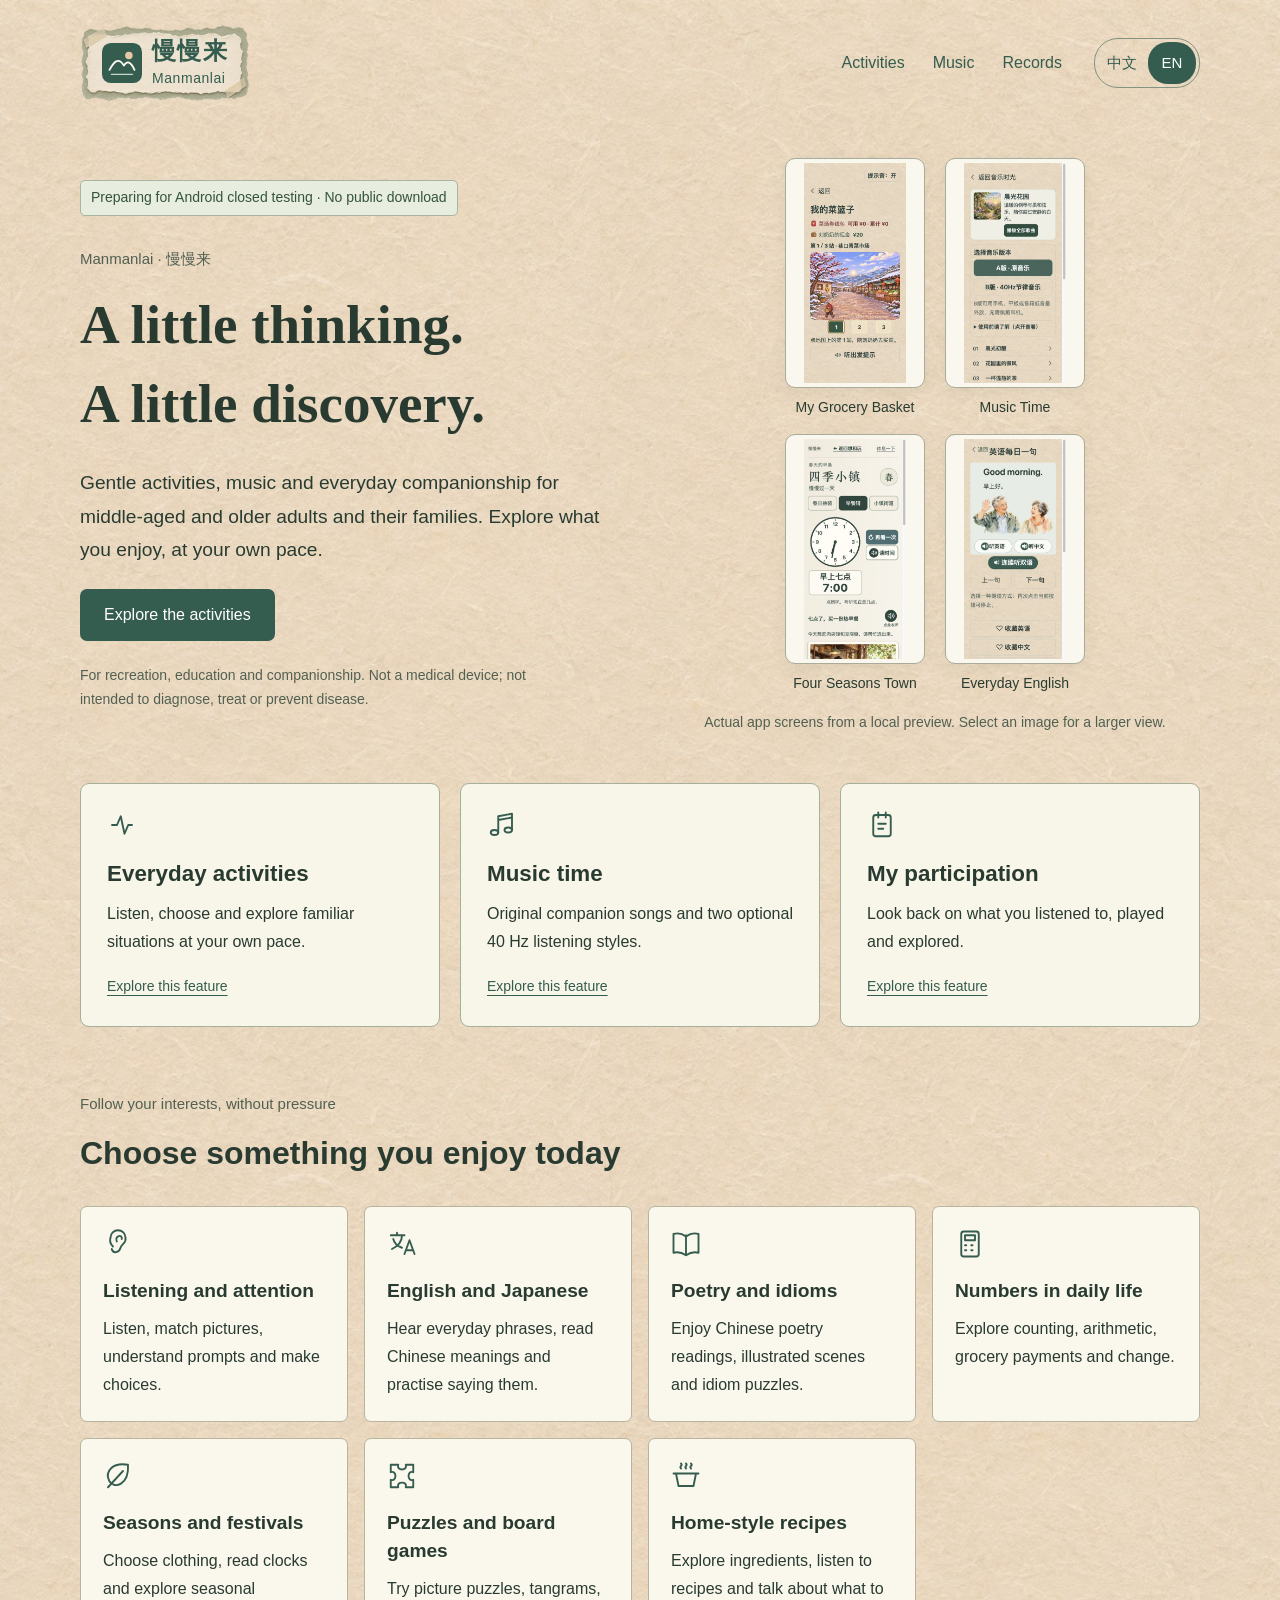
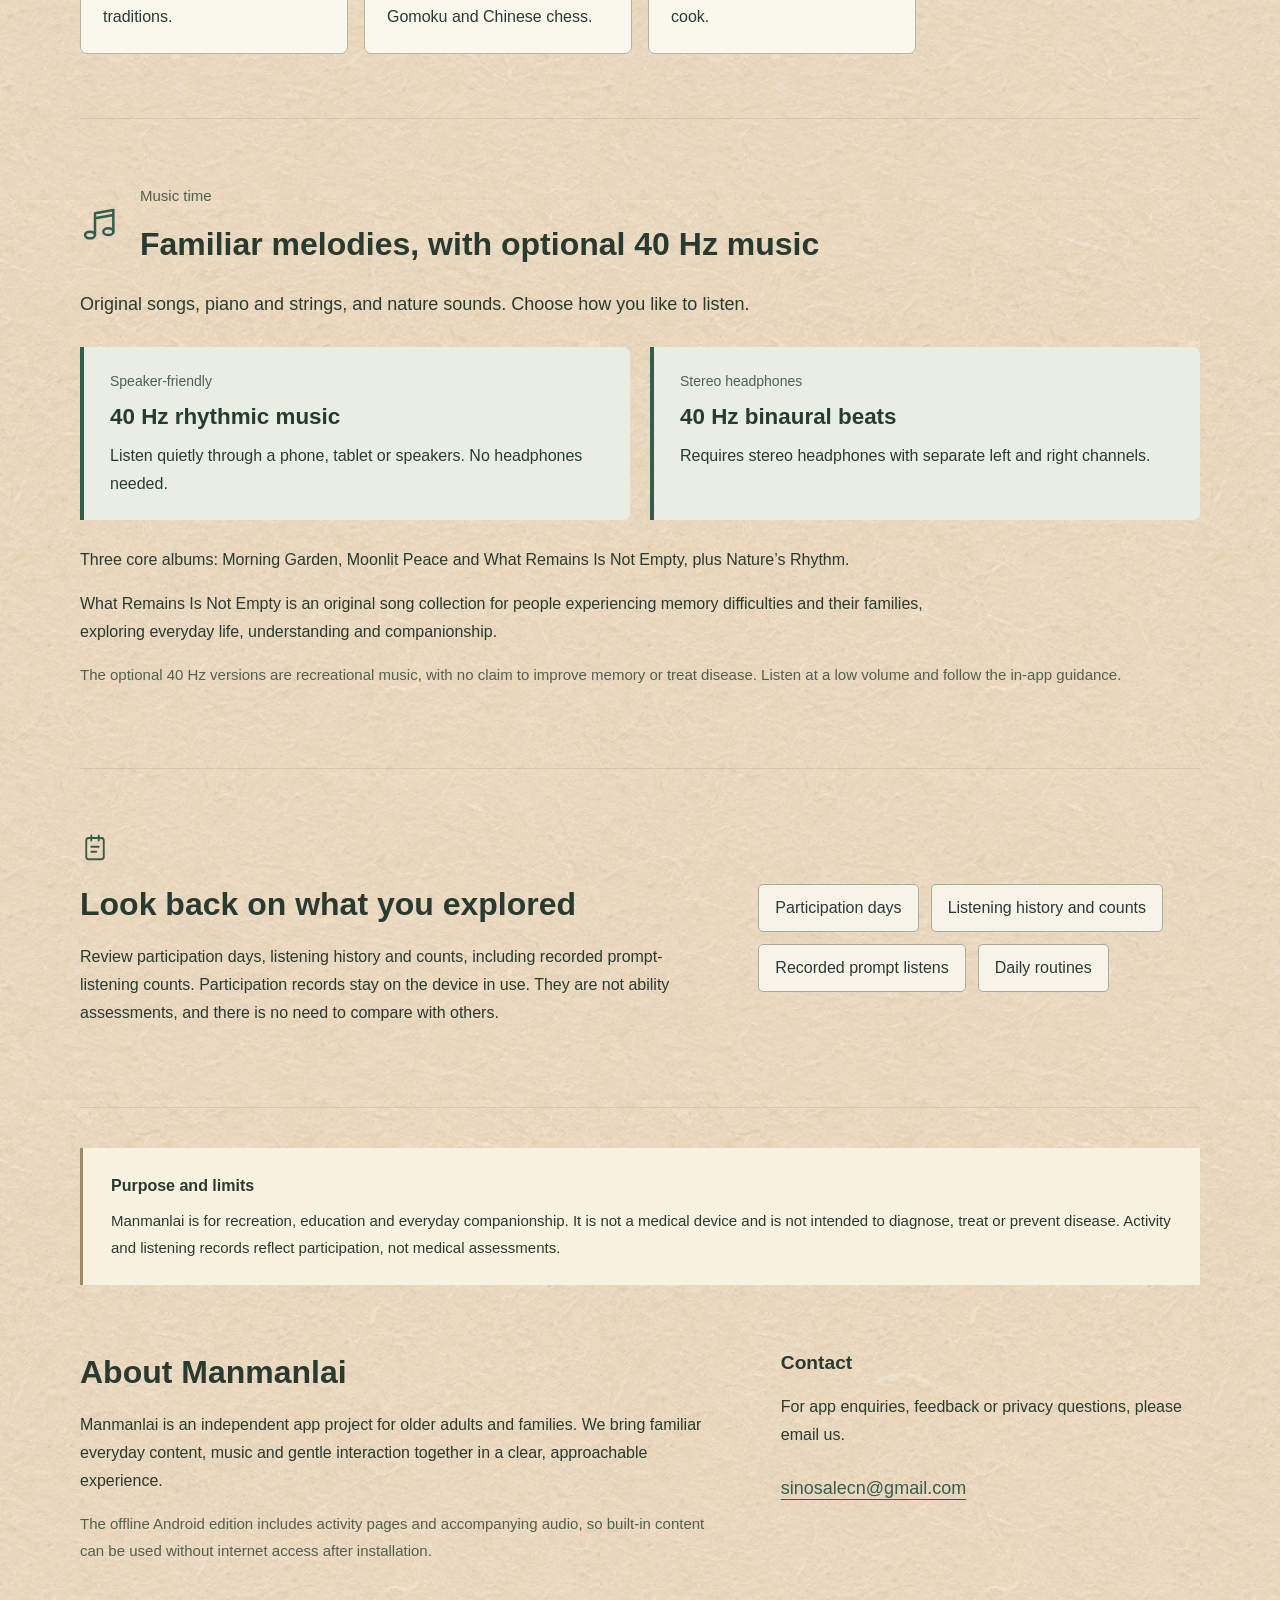
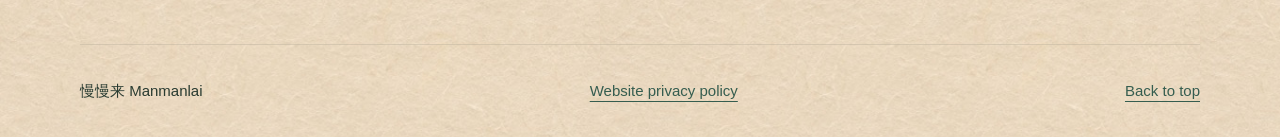
==== english.html @ c218ec5a "Simplify website layout and add language switching" ====
<!doctype html>
<html lang="en">
<head>
  <meta charset="utf-8">
  <meta name="viewport" content="width=device-width, initial-scale=1">
  <title>Manmanlai · A little thinking, a little discovery</title>
  <meta name="description" content="Gentle activities, original songs, optional 40 Hz music, English and Japanese learning, and everyday companionship for older adults and families. Preparing for Android closed testing.">
  <meta name="theme-color" content="#355d4f">
  <link rel="canonical" href="https://sinosale.github.io/manmanlai/english.html">
  <link rel="alternate" hreflang="zh-CN" href="https://sinosale.github.io/manmanlai/">
  <link rel="alternate" hreflang="en" href="https://sinosale.github.io/manmanlai/english.html">
  <link rel="alternate" hreflang="x-default" href="https://sinosale.github.io/manmanlai/">
  <link rel="icon" href="logo.svg" type="image/svg+xml">
  <link rel="stylesheet" href="home.css">
</head>
<body>
  <a class="skip" href="#main">Skip to content</a>
  <header class="site-header wrap">
    <a class="brand" href="english.html" aria-label="Manmanlai home"><img src="logo.svg" width="40" height="40" alt=""><span>慢慢来<small lang="en">Manmanlai</small></span></a>
    <nav class="main-nav" aria-label="Page navigation"><a href="#activity">Activities</a><a href="#music">Music</a><a href="#records">Records</a></nav>
    <nav class="languages" aria-label="Language"><a href="./" lang="zh-CN">中文</a><a href="english.html" lang="en" aria-current="page">EN</a></nav>
  </header>
  <main id="main" class="wrap" tabindex="-1">
    <section class="hero" aria-labelledby="hero-title">
      <div class="hero-copy">
        <p class="status">Preparing for Android closed testing · No public download</p>
        <p class="eyebrow">Manmanlai · 慢慢来</p>
        <h1 id="hero-title">A little thinking.<br>A little discovery.</h1>
        <p class="intro">Gentle activities, music and everyday companionship for middle-aged and older adults and their families. Explore what you enjoy, at your own pace.</p>
        <a class="button" href="#activity">Explore the activities</a>
        <p class="scope-note">For recreation, education and companionship. Not a medical device; not intended to diagnose, treat or prevent disease.</p>
      </div>
      <div class="app-preview"><div class="screenshot-grid"><figure><a href="assets/app-market.jpg" aria-label="View full screenshot: My Grocery Basket"><img src="assets/app-market.jpg" width="390" height="844" alt="Actual Chinese app interface: a winter market and three-stop shopping route" fetchpriority=high></a><figcaption>My Grocery Basket</figcaption></figure><figure><a href="assets/app-music.jpg" aria-label="View full screenshot: Music Time"><img src="assets/app-music.jpg" width="390" height="844" alt="Actual Chinese app interface: Morning Garden and original or 40 Hz rhythmic music options" loading=lazy></a><figcaption>Music Time</figcaption></figure><figure><a href="assets/app-seasons.jpg" aria-label="View full screenshot: Four Seasons Town"><img src="assets/app-seasons.jpg" width="390" height="844" alt="Actual Chinese app interface: spring breakfast scene and clock reading" loading=lazy></a><figcaption>Four Seasons Town</figcaption></figure><figure><a href="assets/app-language.jpg" aria-label="View full screenshot: Everyday English"><img src="assets/app-language.jpg" width="390" height="844" alt="Actual app interface: Good morning, Chinese translation and bilingual audio controls" loading=lazy></a><figcaption>Everyday English</figcaption></figure></div><p class="caption">Actual app screens from a local preview. Select an image for a larger view.</p></div>
    </section>
    <div class="core-grid" aria-label="Three core features"><a class="core-card" href="#activity"><svg class="icon" viewBox="0 0 24 24" fill="none" stroke="currentColor" stroke-width="1.5" stroke-linecap="round" stroke-linejoin="round" aria-hidden="true"><path d="M4 12h4l3-7 3 14 3-7h3"/></svg><h2>Everyday activities</h2><p>Listen, choose and explore familiar situations at your own pace.</p><span class="card-link">Explore this feature</span></a><a class="core-card" href="#music"><svg class="icon" viewBox="0 0 24 24" fill="none" stroke="currentColor" stroke-width="1.5" stroke-linecap="round" stroke-linejoin="round" aria-hidden="true"><path d="M9 18V5l11-2v13M9 8l11-2"/><ellipse cx="6" cy="18" rx="3" ry="2"/><ellipse cx="17" cy="16" rx="3" ry="2"/></svg><h2>Music time</h2><p>Original companion songs and two optional 40 Hz listening styles.</p><span class="card-link">Explore this feature</span></a><a class="core-card" href="#records"><svg class="icon" viewBox="0 0 24 24" fill="none" stroke="currentColor" stroke-width="1.5" stroke-linecap="round" stroke-linejoin="round" aria-hidden="true"><rect x="5" y="4" width="14" height="17" rx="2"/><path d="M9 2v4m6-4v4M9 11h6m-6 4h4"/></svg><h2>My participation</h2><p>Look back on what you listened to, played and explored.</p><span class="card-link">Explore this feature</span></a></div>
    <section id="activity" class="section" aria-labelledby="activity-title">
      <p class="eyebrow">Follow your interests, without pressure</p><h2 id="activity-title">Choose something you enjoy today</h2>
      <div class="activity-grid"><article class="activity-card"><svg class="icon" viewBox="0 0 24 24" fill="none" stroke="currentColor" stroke-width="1.5" stroke-linecap="round" stroke-linejoin="round" aria-hidden="true"><path d="M8 14c-2-2-3-4-2-7a6 6 0 0 1 12 0c1 4-3 5-4 8-1 4-6 5-7 1m4-6c-2-5 5-6 4-2"/></svg><h3>Listening and attention</h3><p>Listen, match pictures, understand prompts and make choices.</p></article><article class="activity-card"><svg class="icon" viewBox="0 0 24 24" fill="none" stroke="currentColor" stroke-width="1.5" stroke-linecap="round" stroke-linejoin="round" aria-hidden="true"><path d="M3 5h11M8 3v2m-3 3c1 4 4 6 7 7M12 5c0 5-4 9-8 11m10 4 4-11 4 11m-7-3h6"/></svg><h3>English and Japanese</h3><p>Hear everyday phrases, read Chinese meanings and practise saying them.</p></article><article class="activity-card"><svg class="icon" viewBox="0 0 24 24" fill="none" stroke="currentColor" stroke-width="1.5" stroke-linecap="round" stroke-linejoin="round" aria-hidden="true"><path d="M12 5v16M12 6C8 3 5 3 2 4v15c4-1 7 0 10 2 3-2 6-3 10-2V4c-3-1-6-1-10 2Z"/></svg><h3>Poetry and idioms</h3><p>Enjoy Chinese poetry readings, illustrated scenes and idiom puzzles.</p></article><article class="activity-card"><svg class="icon" viewBox="0 0 24 24" fill="none" stroke="currentColor" stroke-width="1.5" stroke-linecap="round" stroke-linejoin="round" aria-hidden="true"><rect x="5" y="2" width="14" height="20" rx="2"/><path d="M8 5h8v4H8zM8 13h1m4 0h1m-6 4h1m4 0h1"/></svg><h3>Numbers in daily life</h3><p>Explore counting, arithmetic, grocery payments and change.</p></article><article class="activity-card"><svg class="icon" viewBox="0 0 24 24" fill="none" stroke="currentColor" stroke-width="1.5" stroke-linecap="round" stroke-linejoin="round" aria-hidden="true"><path d="M20 3C8 1 1 8 5 16c4 7 16 3 15-13ZM4 21 16 8"/></svg><h3>Seasons and festivals</h3><p>Choose clothing, read clocks and explore seasonal traditions.</p></article><article class="activity-card"><svg class="icon" viewBox="0 0 24 24" fill="none" stroke="currentColor" stroke-width="1.5" stroke-linecap="round" stroke-linejoin="round" aria-hidden="true"><path d="M3 3h6c-2 5 8 5 6 0h6v6c-5-2-5 8 0 6v6h-6c2-5-8-5-6 0H3v-6c5 2 5-8 0-6Z"/></svg><h3>Puzzles and board games</h3><p>Try picture puzzles, tangrams, Gomoku and Chinese chess.</p></article><article class="activity-card"><svg class="icon" viewBox="0 0 24 24" fill="none" stroke="currentColor" stroke-width="1.5" stroke-linecap="round" stroke-linejoin="round" aria-hidden="true"><path d="M4 10h16l-2 10H6L4 10Zm-2 0h20M8 6c-2-2 2-2 0-4m4 4c-2-2 2-2 0-4m4 4c-2-2 2-2 0-4"/></svg><h3>Home-style recipes</h3><p>Explore ingredients, listen to recipes and talk about what to cook.</p></article></div>
    </section>
    <section id="music" class="section music" aria-labelledby="music-title">
      <div class="section-heading"><svg class="icon" viewBox="0 0 24 24" fill="none" stroke="currentColor" stroke-width="1.5" stroke-linecap="round" stroke-linejoin="round" aria-hidden="true"><path d="M9 18V5l11-2v13M9 8l11-2"/><ellipse cx="6" cy="18" rx="3" ry="2"/><ellipse cx="17" cy="16" rx="3" ry="2"/></svg><div><p class="eyebrow">Music time</p><h2 id="music-title">Familiar melodies, with optional 40 Hz music</h2></div></div>
      <p class="music-intro">Original songs, piano and strings, and nature sounds. Choose how you like to listen.</p>
      <div class="music-options"><div class="music-option"><span class="option-kind">Speaker-friendly</span><h3>40 Hz rhythmic music</h3><p>Listen quietly through a phone, tablet or speakers. No headphones needed.</p></div><div class="music-option"><span class="option-kind">Stereo headphones</span><h3>40 Hz binaural beats</h3><p>Requires stereo headphones with separate left and right channels.</p></div></div>
      <p class="album-note">Three core albums: Morning Garden, Moonlit Peace and What Remains Is Not Empty, plus Nature’s Rhythm.</p>
      <p class="album-note">What Remains Is Not Empty is an original song collection for people experiencing memory difficulties and their families, exploring everyday life, understanding and companionship.</p>
      <p class="small-note">The optional 40 Hz versions are recreational music, with no claim to improve memory or treat disease. Listen at a low volume and follow the in-app guidance.</p>
    </section>
    <section id="records" class="section records" aria-labelledby="records-title">
      <div><svg class="icon" viewBox="0 0 24 24" fill="none" stroke="currentColor" stroke-width="1.5" stroke-linecap="round" stroke-linejoin="round" aria-hidden="true"><rect x="5" y="4" width="14" height="17" rx="2"/><path d="M9 2v4m6-4v4M9 11h6m-6 4h4"/></svg><h2 id="records-title">Look back on what you explored</h2><p>Review participation days, listening history and counts, including recorded prompt-listening counts. Participation records stay on the device in use. They are not ability assessments, and there is no need to compare with others.</p></div>
      <div class="record-tags"><span>Participation days</span><span>Listening history and counts</span><span>Recorded prompt listens</span><span>Daily routines</span></div>
    </section>
    <aside class="disclaimer" aria-label="Purpose and limits"><strong>Purpose and limits</strong><p>Manmanlai is for recreation, education and everyday companionship. It is not a medical device and is not intended to diagnose, treat or prevent disease. Activity and listening records reflect participation, not medical assessments.</p></aside>
    <section id="about" class="section about" aria-labelledby="about-title">
      <div><h2 id="about-title">About Manmanlai</h2><p>Manmanlai is an independent app project for older adults and families. We bring familiar everyday content, music and gentle interaction together in a clear, approachable experience.</p><p class="small-note">The offline Android edition includes activity pages and accompanying audio, so built-in content can be used without internet access after installation.</p></div>
      <div class="contact"><h3>Contact</h3><p>For app enquiries, feedback or privacy questions, please email us.</p><a href="mailto:sinosalecn@gmail.com">sinosalecn@gmail.com</a></div>
    </section>
  </main>
  <footer class="wrap"><span>慢慢来 Manmanlai</span><a href="privacy.html">Website privacy policy</a><a href="#main">Back to top</a></footer>
</body>
</html>
---- home.css ----
:root {
  color-scheme: light;
  --green: #355d4f;
  --ink: #293b31;
  --muted: #526052;
  --line: #b6ad9866;
  --surface: #faf7ee;
  font: 100%/1.75 -apple-system, BlinkMacSystemFont, "PingFang SC", "Microsoft YaHei", sans-serif;
  color: var(--ink);
  background: #e9ddc8 url('assets/home-bg-paper-light.jpg') repeat;
  background-size: 600px 900px;
}
* { box-sizing: border-box; }
body { margin: 0; }
img { display: block; max-width: 100%; height: auto; }
a { color: var(--green); text-underline-offset: 5px; }
a:hover { text-decoration-thickness: 2px; }
a:focus-visible { outline: 3px solid var(--green); outline-offset: 5px; }
main:focus { outline: none; }
p { margin: 0 0 16px; }
h1, h2, h3 { line-height: 1.45; margin: 0 0 16px; }
h1 { font-family: 'Kaiti SC', STKaiti, KaiTi, 'Songti SC', serif; font-size: clamp(2.5rem, 4.3vw, 3.75rem); font-weight: 600; }
h2 { font-size: clamp(1.6rem, 2.7vw, 2rem); font-weight: 600; }
h3 { font-size: 1.2rem; font-weight: 600; }
.wrap { width: min(1120px, calc(100% - 64px)); margin-inline: auto; }
.site-header { display: flex; align-items: center; gap: 32px; padding-block: 24px; }
.brand { display: flex; align-items: center; gap: 10px; padding: 12px 22px; text-decoration: none; background: url('assets/title-layered-paper.png') center/100% 100% no-repeat; }
.brand img { flex: none; }
.brand span { font: 600 1.5rem/1.3 'Kaiti SC', STKaiti, KaiTi, serif; letter-spacing: .06em; }
.brand small { display: block; font: 400 .875rem/1.6 -apple-system, BlinkMacSystemFont, sans-serif; letter-spacing: .04em; }
.main-nav { display: flex; gap: 28px; margin-left: auto; }
.main-nav a { display: flex; align-items: center; min-height: 48px; text-decoration: none; }
.languages { display: flex; border: 1px solid #829481; padding: 3px; border-radius: 24px; gap: 2px; }
.languages a { display: flex; align-items: center; justify-content: center; min-width: 48px; min-height: 42px; padding: 4px 9px; border-radius: 20px; text-decoration: none; font-size: .9375rem; }
.languages [aria-current] { color: #fff; background: var(--green); }
.hero { display: grid; grid-template-columns: 1fr 1fr; gap: 60px; align-items: center; padding: 32px 0 48px; }
.status { display: inline-block; font-size: .875rem; line-height: 1.7; color: #35533e; background: #e7eddf; border: 1px solid #a9b5a0; border-radius: 5px; padding: 5px 10px; margin-bottom: 30px; }
.eyebrow { font-size: .9375rem; color: var(--muted); margin-bottom: 12px; }
.intro { font-size: 1.2rem; max-width: 30em; margin: 22px 0; }
.button { display: inline-flex; align-items: center; justify-content: center; min-height: 52px; color: #fff; background: var(--green); padding: 10px 24px; border-radius: 7px; text-decoration: none; }
.scope-note { color: var(--muted); font-size: .875rem; line-height: 1.75; margin: 22px 0 0; max-width: 34em; }
.screenshot-grid { display: grid; grid-template-columns: repeat(4, minmax(0, 1fr)); gap: 12px; align-items: start; }
figure { margin: 0; min-width: 0; }
figure a { display: block; border: 1px solid #a8ac98; border-radius: 10px; padding: 4px; background: #faf7ee; box-shadow: 0 4px 15px #46513b12; }
figure img { width: 100%; border-radius: 6px; aspect-ratio: 390/844; object-fit: contain; }
figcaption { text-align: center; font-size: .875rem; margin-top: 8px; line-height: 1.6; overflow-wrap: anywhere; }
.caption { font-size: .875rem; text-align: center; color: var(--muted); margin: 16px 0 0; }
.core-grid { display: grid; grid-template-columns: repeat(3, 1fr); gap: 20px; }
.core-card { display: block; padding: 26px; border: 1px solid #a5af99; border-radius: 9px; background: #f8f5e9; color: var(--ink); text-decoration: none; }
.core-card:hover { border-color: var(--green); }
.icon { display: block; width: 30px; height: 30px; color: var(--green); margin-bottom: 18px; flex: none; }
.core-card h2 { font-size: 1.4rem; margin-bottom: 10px; }
.core-card p { margin-bottom: 16px; }
.card-link { font-size: .875rem; text-decoration: underline; text-underline-offset: 4px; color: var(--green); }
.section { padding-block: 64px; border-bottom: 1px solid var(--line); scroll-margin-top: 24px; }
.activity-grid { display: grid; grid-template-columns: repeat(4, 1fr); gap: 16px; margin-top: 30px; }
.activity-card { padding: 22px; border: 1px solid #b7b4a0; border-radius: 7px; background: #faf7ed; }
.activity-card h3 { margin-bottom: 10px; }
.activity-card p { font-size: 1rem; margin: 0; }
.section-heading { display: flex; align-items: center; gap: 20px; }
.section-heading .icon { width: 40px; height: 40px; margin: 0; }
.section-heading h2 { margin-bottom: 0; }
.music-intro { font-size: 1.125rem; margin-top: 22px; }
.music-options { display: grid; grid-template-columns: 1fr 1fr; gap: 20px; margin: 26px 0; }
.music-option { padding: 22px 26px; border-left: 4px solid var(--green); background: #e9eee3; border-radius: 0 7px 7px 0; }
.option-kind { display: block; font-size: .875rem; color: var(--muted); margin-bottom: 8px; }
.music-option h3 { font-size: 1.4rem; margin-bottom: 8px; }
.music-option p { margin: 0; }
.album-note { max-width: 850px; }
.small-note { font-size: .9375rem; color: var(--muted); }
.records { display: grid; grid-template-columns: 1.4fr 1fr; gap: 60px; align-items: center; }
.record-tags { display: flex; flex-wrap: wrap; gap: 12px; }
.record-tags span { padding: 9px 16px; border: 1px solid #a5af99; border-radius: 5px; background: #f7f3e8; }
.disclaimer { padding: 24px 28px; margin-top: 40px; background: #f7f1df; border-left: 3px solid #9c8b65; }
.disclaimer p { font-size: .9375rem; margin: 8px 0 0; }
.about { display: grid; grid-template-columns: 1.5fr 1fr; gap: 72px; }
.contact a { display: inline-flex; align-items: center; min-height: 48px; overflow-wrap: anywhere; font-size: 1.125rem; }
footer { display: flex; align-items: center; justify-content: space-between; flex-wrap: wrap; gap: 16px; padding-block: 24px; font-size: .9375rem; }
footer a { display: inline-flex; align-items: center; min-height: 44px; }
.skip { position: absolute; top: -100px; left: 16px; padding: 12px; background: var(--surface); z-index: 10; }
.skip:focus { top: 12px; }
@media (min-width: 901px) { .screenshot-grid { grid-template-columns: repeat(2, minmax(0, 1fr)); max-width: 300px; margin-inline: auto; gap: 16px 20px; } .screenshot-grid img { max-height: 220px; } }
@media (max-width: 900px) {
  .hero { grid-template-columns: 1fr; gap: 32px; }
  .main-nav { gap: 18px; }
  .screenshot-grid { gap: 16px; }
  .activity-grid { grid-template-columns: repeat(2, 1fr); }
  .records, .about { gap: 32px; }
}
@media (max-width: 600px) {
  .wrap { width: calc(100% - 36px); }
  .site-header { gap: 12px; padding-block: 16px; flex-wrap: wrap; }
  .brand { padding: 10px 14px; margin-right: auto; }
  .brand img { width: 30px; height: 30px; }
  .brand span { font-size: 1.3rem; }
  .main-nav { order: 3; width: 100%; justify-content: space-between; margin: 0; gap: 12px; border-bottom: 1px solid var(--line); }
  .main-nav a { min-height: 44px; }
  .hero { padding-top: 16px; gap: 24px; }
  h1 { font-size: 2.5rem; }
  .status { margin-bottom: 20px; }
  .intro { font-size: 1.125rem; }
  .screenshot-grid { display: flex; overflow-x: auto; gap: 16px; padding: 6px 3px 12px; scroll-snap-type: x proximity; }
  figure { flex: 0 0 44%; scroll-snap-align: start; }
  .caption { text-align: left; margin-top: 6px; }
  .core-grid { grid-template-columns: 1fr; gap: 14px; }
  .core-card { padding: 20px; display: grid; grid-template-columns: 34px 1fr; gap: 0 16px; }
  .core-card .icon { grid-row: 1/4; }
  .core-card h2 { margin-bottom: 6px; }
  .core-card p { margin-bottom: 10px; }
  .section { padding-block: 40px; }
  .activity-grid { gap: 12px; margin-top: 24px; }
  .activity-card { padding: 18px 14px; }
  .activity-card h3 { font-size: 1.1rem; }
  .activity-card p { font-size: .9375rem; }
  .music-options, .records, .about { grid-template-columns: 1fr; gap: 16px; }
  .music-option { padding: 20px; }
  .section-heading { gap: 14px; }
  .section-heading h2 { font-size: 1.65rem; }
  .disclaimer { margin-top: 28px; padding: 20px; }
  .about { gap: 28px; }
}
@media (prefers-reduced-motion: reduce) { .screenshot-grid { scroll-snap-type: none; } }
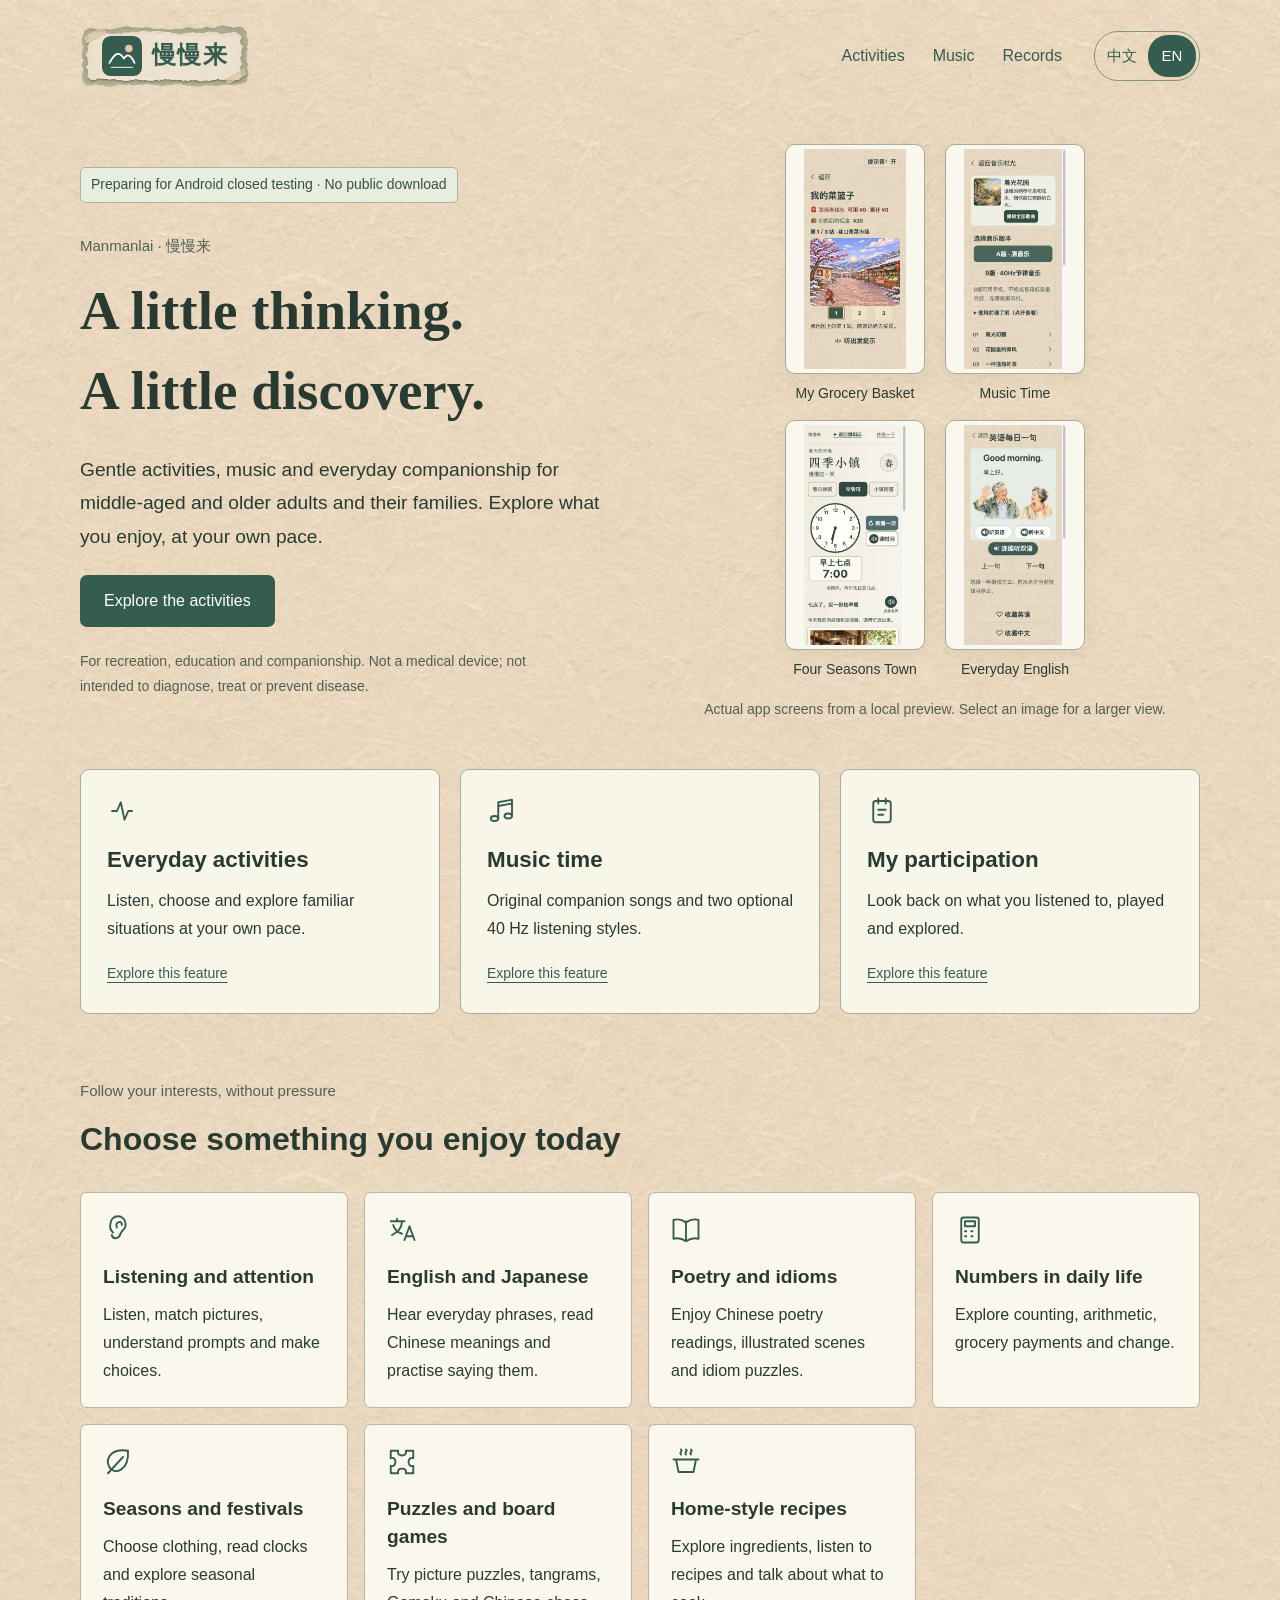
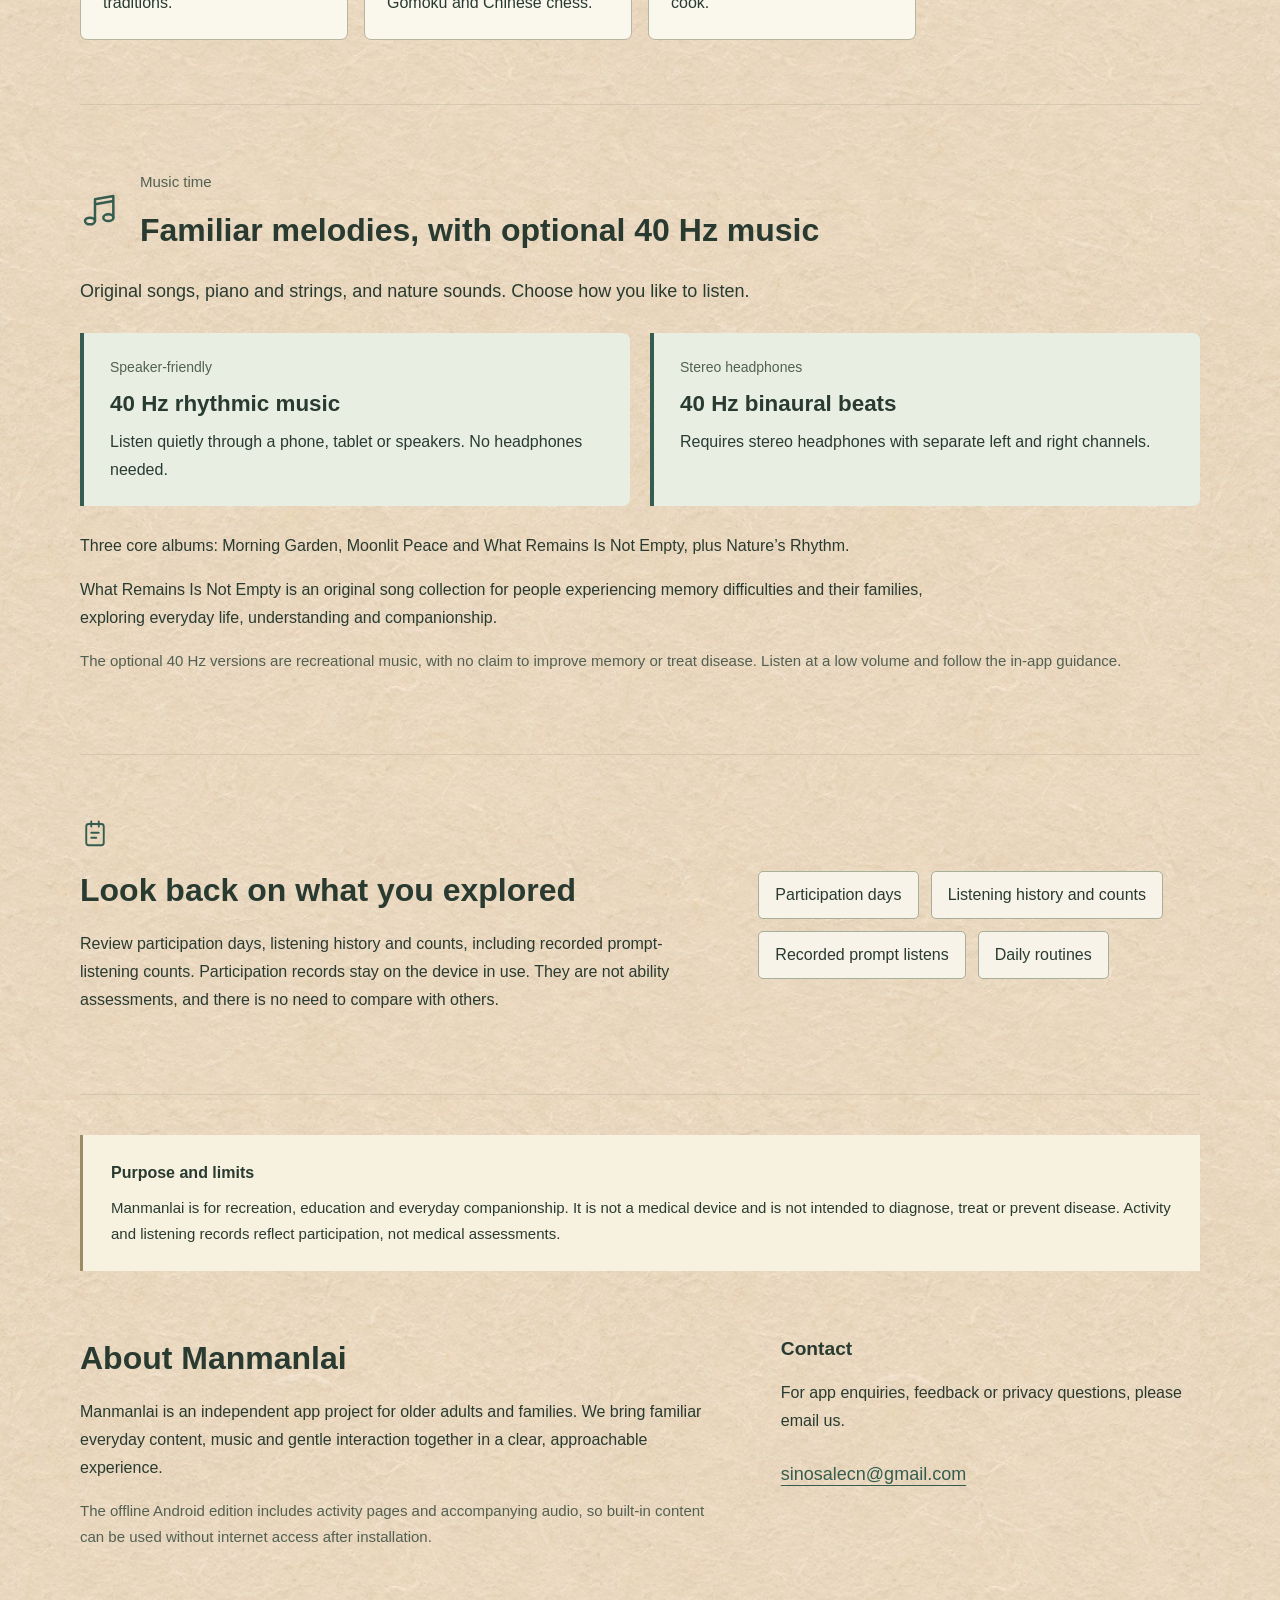
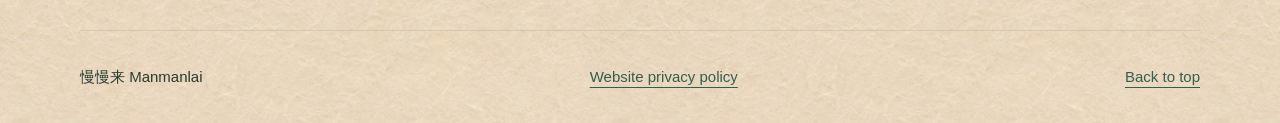
==== commit 9109fa63: "Remove duplicate transliterations near Chinese titles" ====
--- a/english.html
+++ b/english.html
@@ -16,7 +16,7 @@
 <body>
   <a class="skip" href="#main">Skip to content</a>
   <header class="site-header wrap">
-    <a class="brand" href="english.html" aria-label="Manmanlai home"><img src="logo.svg" width="40" height="40" alt=""><span>慢慢来<small lang="en">Manmanlai</small></span></a>
+    <a class="brand" href="english.html" aria-label="Manmanlai home"><img src="logo.svg" width="40" height="40" alt=""><span>慢慢来</span></a>
     <nav class="main-nav" aria-label="Page navigation"><a href="#activity">Activities</a><a href="#music">Music</a><a href="#records">Records</a></nav>
     <nav class="languages" aria-label="Language"><a href="./" lang="zh-CN">中文</a><a href="english.html" lang="en" aria-current="page">EN</a></nav>
   </header>
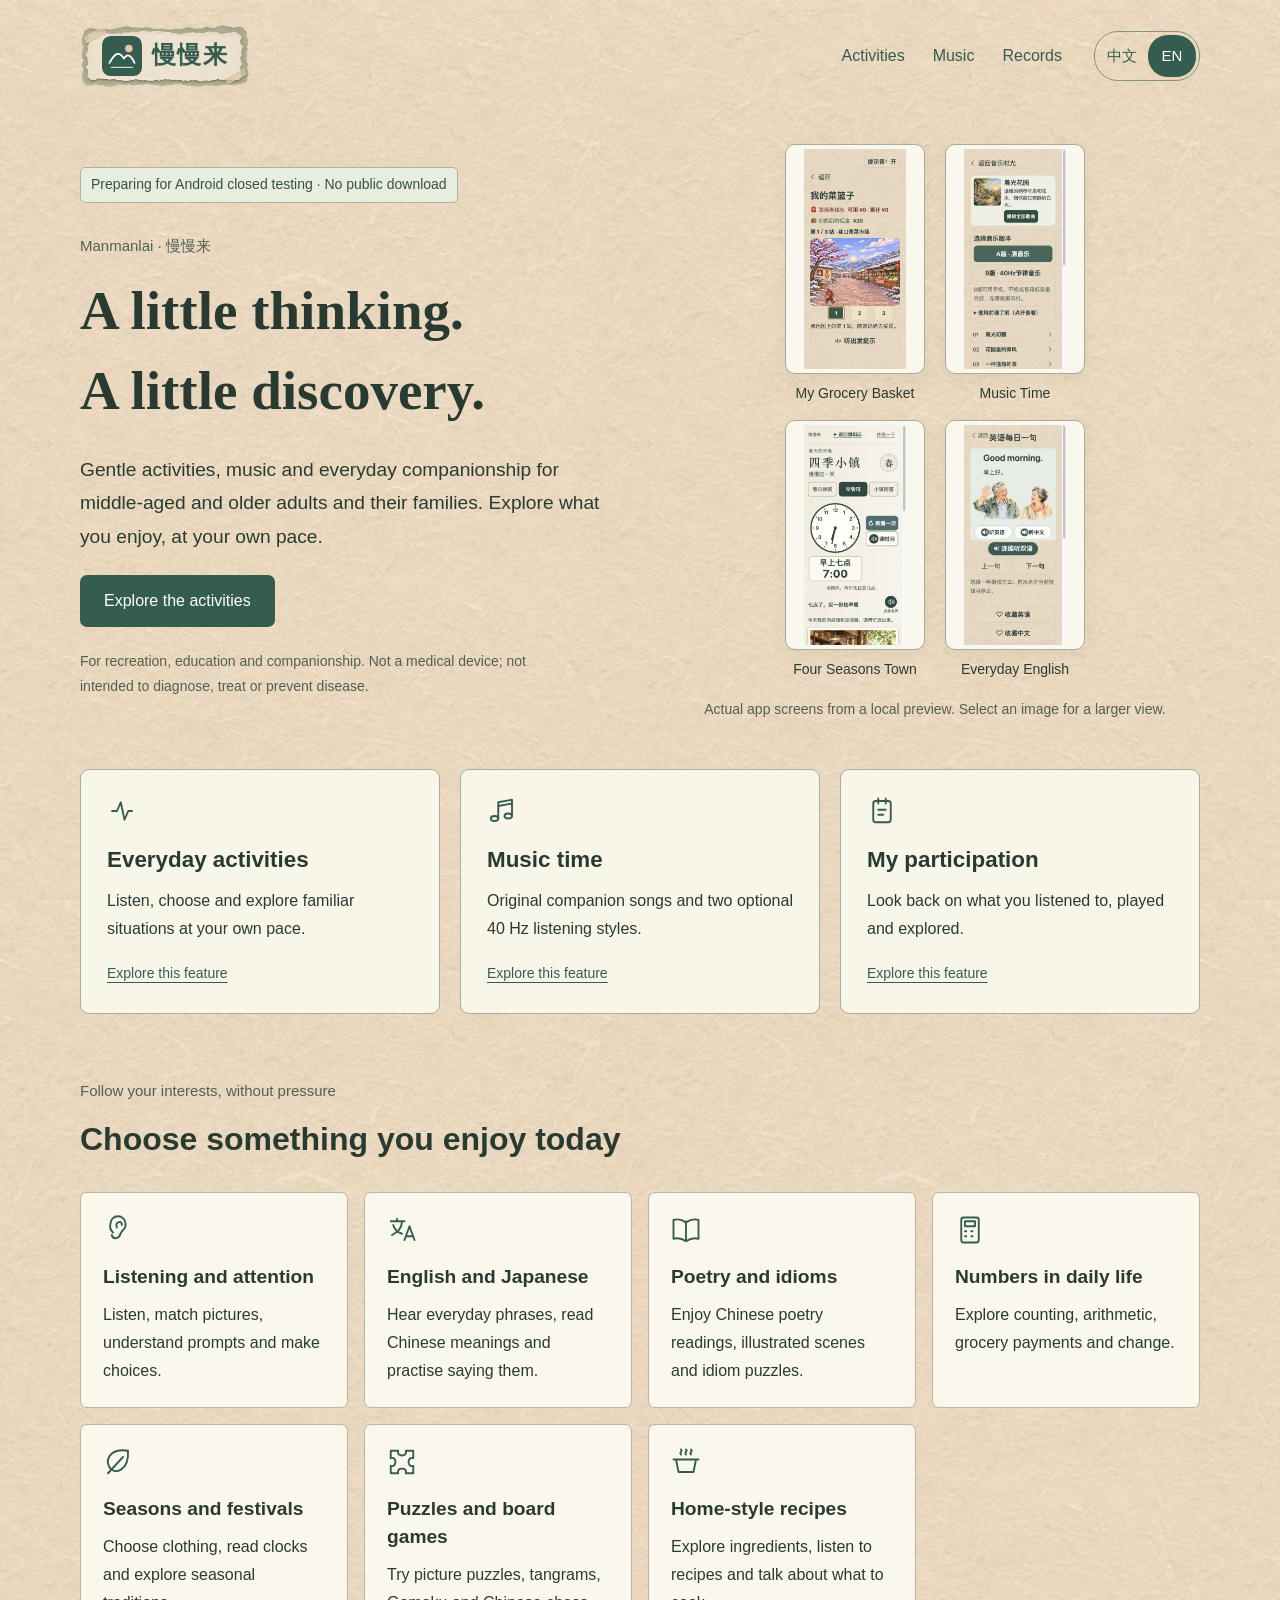
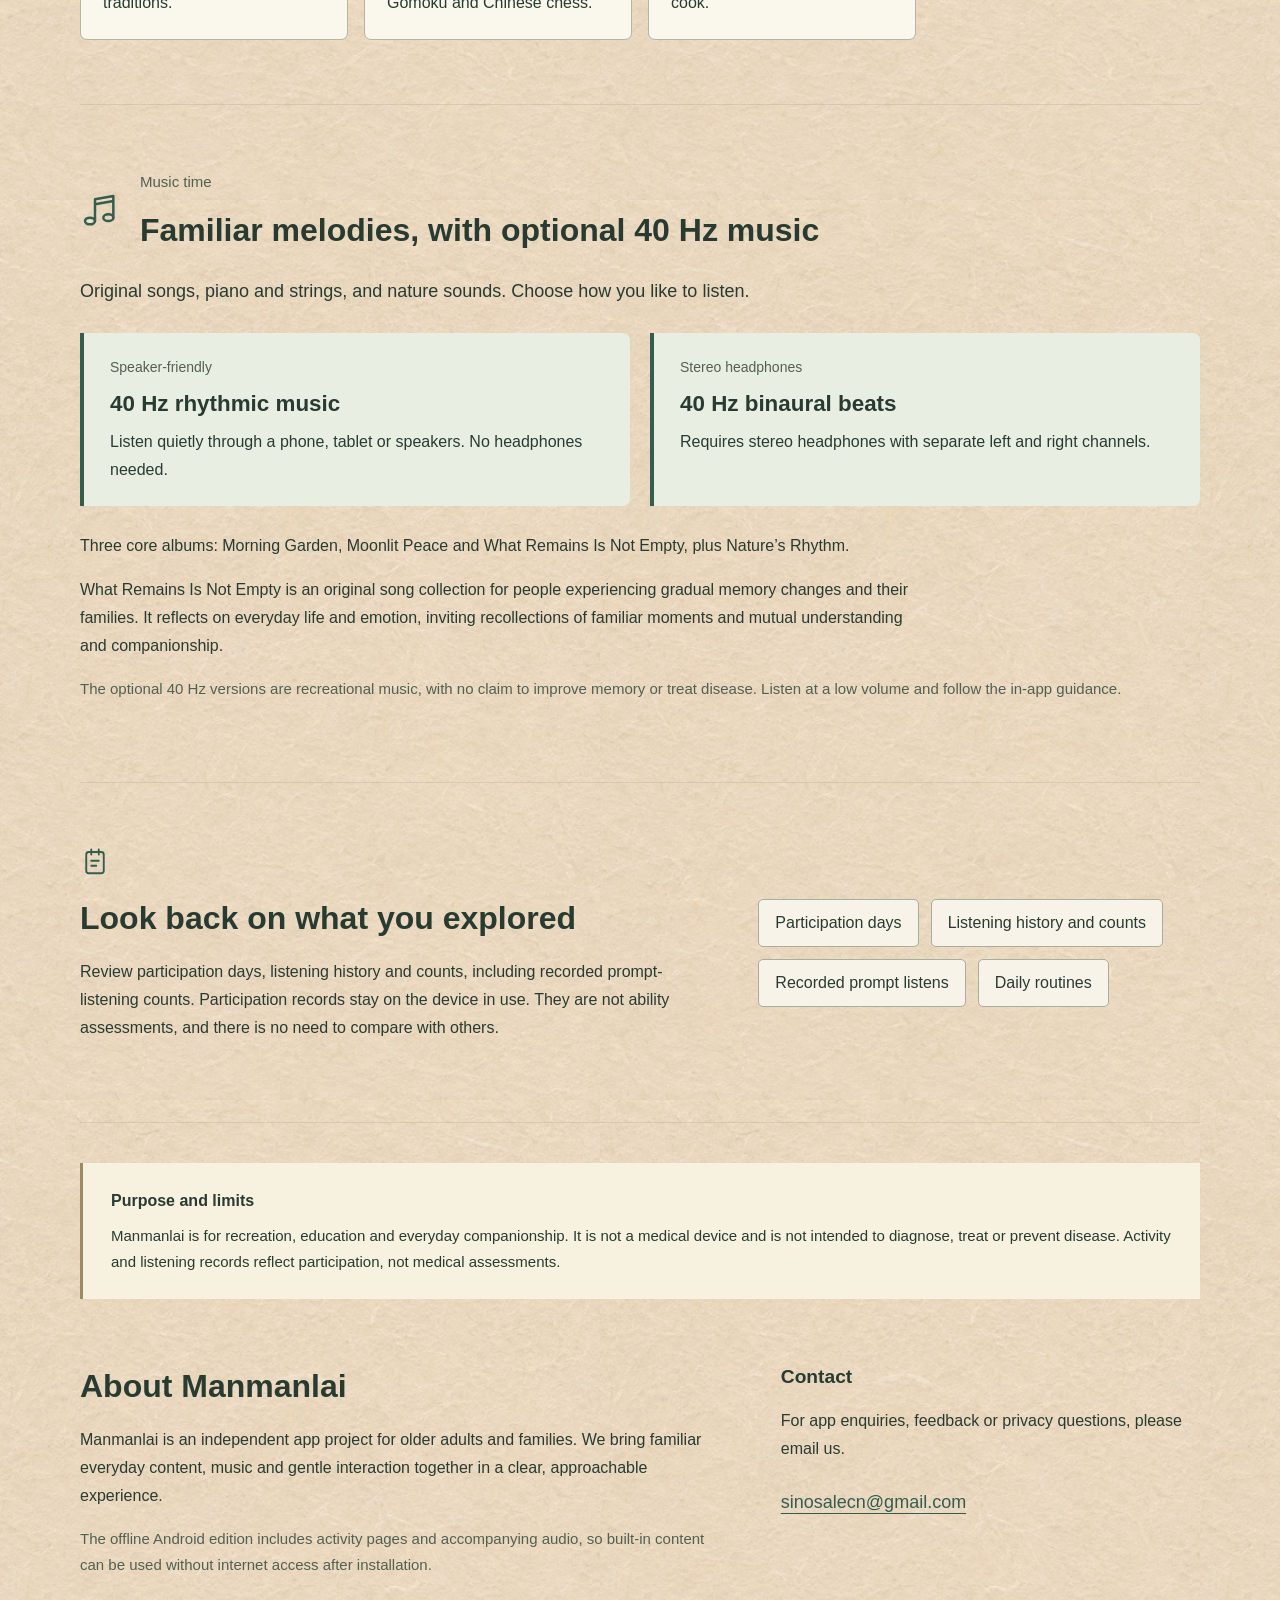
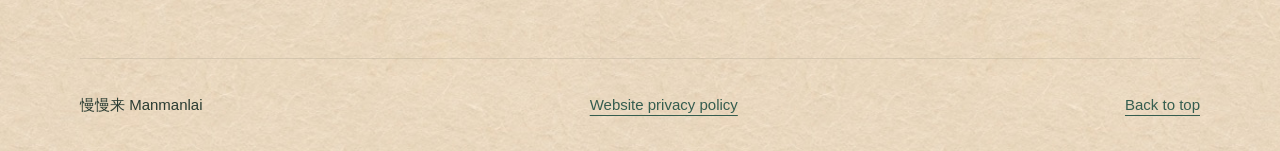
==== commit 417bbf75: "Refine song album description" ====
--- a/english.html
+++ b/english.html
@@ -42,7 +42,7 @@
       <p class="music-intro">Original songs, piano and strings, and nature sounds. Choose how you like to listen.</p>
       <div class="music-options"><div class="music-option"><span class="option-kind">Speaker-friendly</span><h3>40 Hz rhythmic music</h3><p>Listen quietly through a phone, tablet or speakers. No headphones needed.</p></div><div class="music-option"><span class="option-kind">Stereo headphones</span><h3>40 Hz binaural beats</h3><p>Requires stereo headphones with separate left and right channels.</p></div></div>
       <p class="album-note">Three core albums: Morning Garden, Moonlit Peace and What Remains Is Not Empty, plus Nature’s Rhythm.</p>
-      <p class="album-note">What Remains Is Not Empty is an original song collection for people experiencing memory difficulties and their families, exploring everyday life, understanding and companionship.</p>
+      <p class="album-note">What Remains Is Not Empty is an original song collection for people experiencing gradual memory changes and their families. It reflects on everyday life and emotion, inviting recollections of familiar moments and mutual understanding and companionship.</p>
       <p class="small-note">The optional 40 Hz versions are recreational music, with no claim to improve memory or treat disease. Listen at a low volume and follow the in-app guidance.</p>
     </section>
     <section id="records" class="section records" aria-labelledby="records-title">
